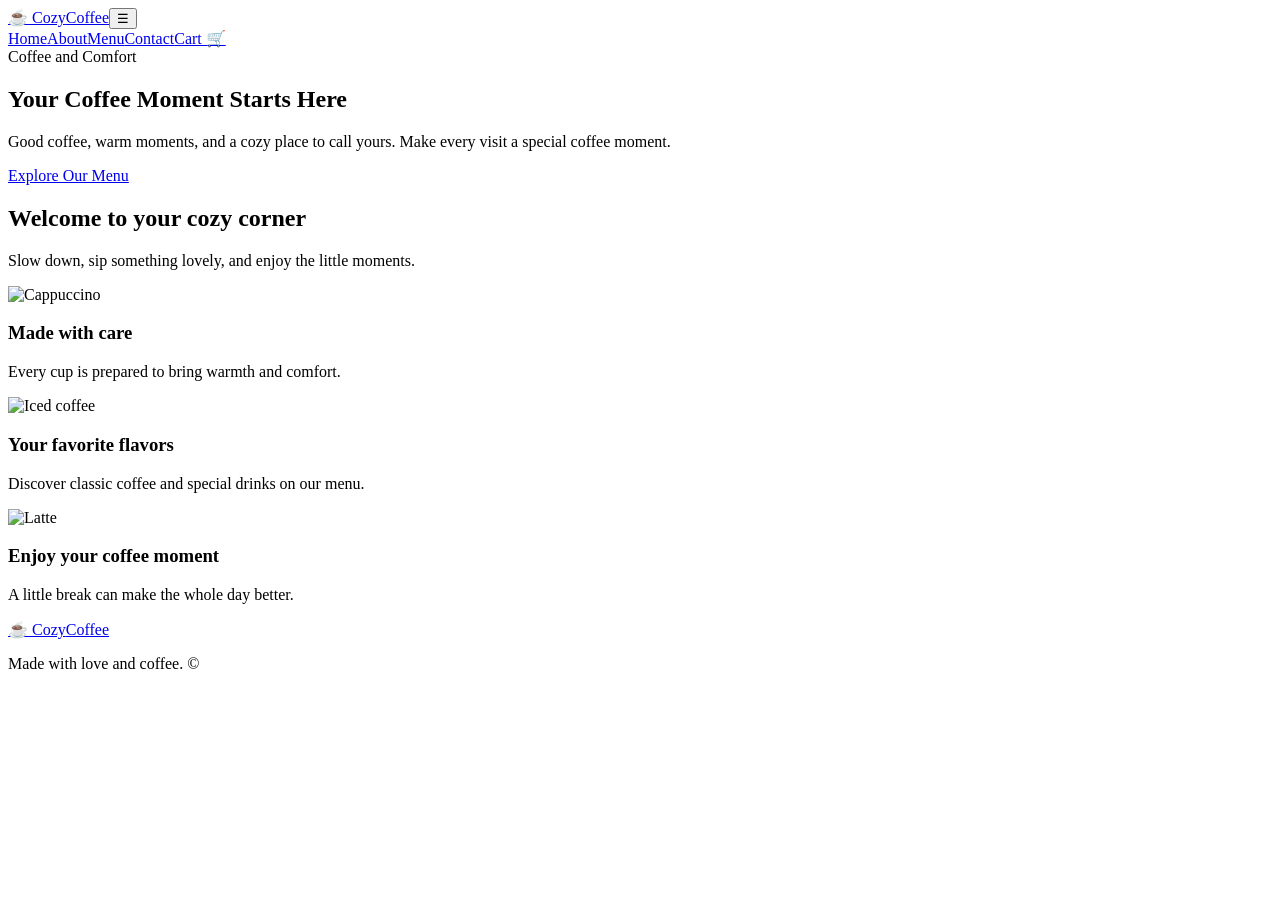
==== index.html @ 9dd34128 "Add files via upload" ====
<!doctype html><html lang="en"><head><meta charset="utf-8"><meta name="viewport" content="width=device-width,initial-scale=1"><title>Cozy Coffee | Home</title><link rel="stylesheet" href="style.css"><script src="script.js" defer></script></head><body><header class="header"><a class="logo" href="index.html">☕ Cozy<span>Coffee</span></a><button class="menu-toggle" aria-label="Menu">☰</button><nav><a class="active" href="index.html">Home</a><a href="about.html">About</a><a href="menu.html">Menu</a><a href="contact.html">Contact</a><a href="cart.html">Cart 🛒</a></nav></header><section class="hero"><div class="hero-inner"><div class="eyebrow">Coffee and Comfort</div><h1>Your Coffee Moment Starts Here</h1><p>Good coffee, warm moments, and a cozy place to call yours. Make every visit a special coffee moment.</p><a class="btn" href="menu.html">Explore Our Menu</a></div></section><main><section class="section"><h2>Welcome to your cozy corner</h2><p>Slow down, sip something lovely, and enjoy the little moments.</p><div class="cards"><article class="card"><img src="images/cappuccino.jpg" alt="Cappuccino"><div class="card-body"><h3>Made with care</h3><p>Every cup is prepared to bring warmth and comfort.</p></div></article><article class="card"><img src="images/house-special.jpg" alt="Iced coffee"><div class="card-body"><h3>Your favorite flavors</h3><p>Discover classic coffee and special drinks on our menu.</p></div></article><article class="card"><img src="images/daily-latte.jpg" alt="Latte"><div class="card-body"><h3>Enjoy your coffee moment</h3><p>A little break can make the whole day better.</p></div></article></div></section></main><footer class="footer"><a class="logo" href="index.html">☕ Cozy<span>Coffee</span></a><p>Made with love and coffee. © <span class="year"></span></p></footer></body></html>
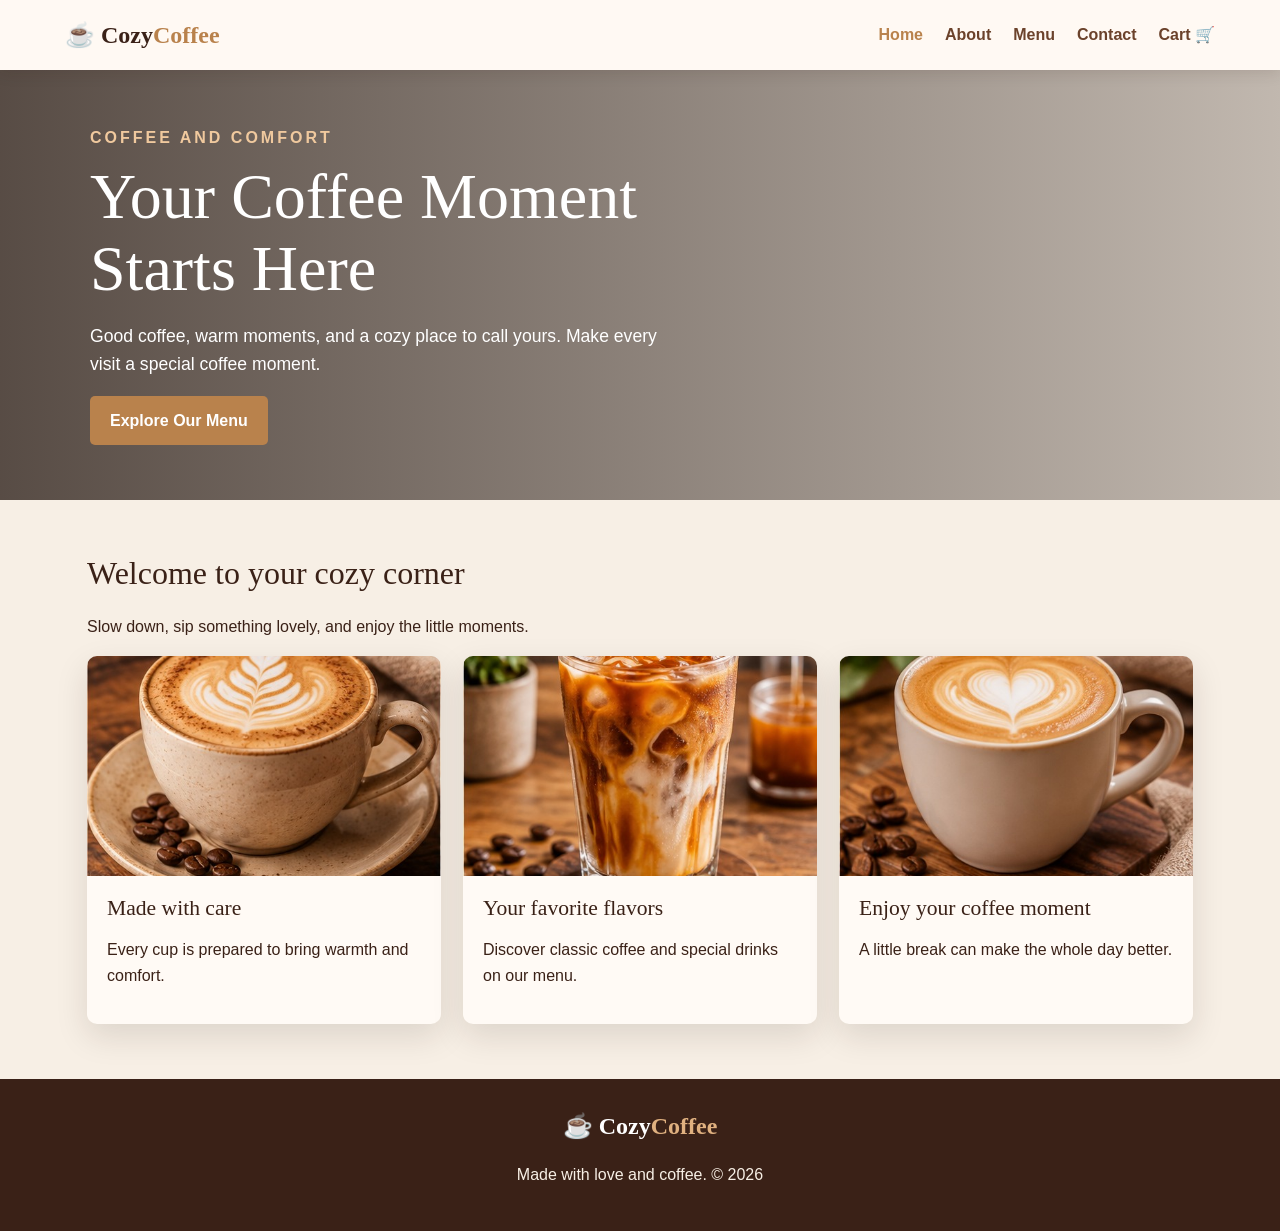
==== commit 97f2113b: "Fix image paths in index.html Updated image source paths for coffee images in the cards section." ====
--- a/index.html
+++ b/index.html
@@ -1 +1 @@
-<!doctype html><html lang="en"><head><meta charset="utf-8"><meta name="viewport" content="width=device-width,initial-scale=1"><title>Cozy Coffee | Home</title><link rel="stylesheet" href="style.css"><script src="script.js" defer></script></head><body><header class="header"><a class="logo" href="index.html">☕ Cozy<span>Coffee</span></a><button class="menu-toggle" aria-label="Menu">☰</button><nav><a class="active" href="index.html">Home</a><a href="about.html">About</a><a href="menu.html">Menu</a><a href="contact.html">Contact</a><a href="cart.html">Cart 🛒</a></nav></header><section class="hero"><div class="hero-inner"><div class="eyebrow">Coffee and Comfort</div><h1>Your Coffee Moment Starts Here</h1><p>Good coffee, warm moments, and a cozy place to call yours. Make every visit a special coffee moment.</p><a class="btn" href="menu.html">Explore Our Menu</a></div></section><main><section class="section"><h2>Welcome to your cozy corner</h2><p>Slow down, sip something lovely, and enjoy the little moments.</p><div class="cards"><article class="card"><img src="images/cappuccino.jpg" alt="Cappuccino"><div class="card-body"><h3>Made with care</h3><p>Every cup is prepared to bring warmth and comfort.</p></div></article><article class="card"><img src="images/house-special.jpg" alt="Iced coffee"><div class="card-body"><h3>Your favorite flavors</h3><p>Discover classic coffee and special drinks on our menu.</p></div></article><article class="card"><img src="images/daily-latte.jpg" alt="Latte"><div class="card-body"><h3>Enjoy your coffee moment</h3><p>A little break can make the whole day better.</p></div></article></div></section></main><footer class="footer"><a class="logo" href="index.html">☕ Cozy<span>Coffee</span></a><p>Made with love and coffee. © <span class="year"></span></p></footer></body></html>
+<!doctype html><html lang="en"><head><meta charset="utf-8"><meta name="viewport" content="width=device-width,initial-scale=1"><title>Cozy Coffee | Home</title><link rel="stylesheet" href="style.css"><script src="script.js" defer></script></head><body><header class="header"><a class="logo" href="index.html">☕ Cozy<span>Coffee</span></a><button class="menu-toggle" aria-label="Menu">☰</button><nav><a class="active" href="index.html">Home</a><a href="about.html">About</a><a href="menu.html">Menu</a><a href="contact.html">Contact</a><a href="cart.html">Cart 🛒</a></nav></header><section class="hero"><div class="hero-inner"><div class="eyebrow">Coffee and Comfort</div><h1>Your Coffee Moment Starts Here</h1><p>Good coffee, warm moments, and a cozy place to call yours. Make every visit a special coffee moment.</p><a class="btn" href="menu.html">Explore Our Menu</a></div></section><main><section class="section"><h2>Welcome to your cozy corner</h2><p>Slow down, sip something lovely, and enjoy the little moments.</p><div class="cards"><article class="card"><img src="cappuccino.jpg" alt="Cappuccino"><div class="card-body"><h3>Made with care</h3><p>Every cup is prepared to bring warmth and comfort.</p></div></article><article class="card"><img src="house-special.jpg" alt="Iced coffee"><div class="card-body"><h3>Your favorite flavors</h3><p>Discover classic coffee and special drinks on our menu.</p></div></article><article class="card"><img src="daily-latte.jpg" alt="Latte"><div class="card-body"><h3>Enjoy your coffee moment</h3><p>A little break can make the whole day better.</p></div></article></div></section></main><footer class="footer"><a class="logo" href="index.html">☕ Cozy<span>Coffee</span></a><p>Made with love and coffee. © <span class="year"></span></p></footer></body></html>
--- a/style.css
+++ b/style.css
@@ -0,0 +1 @@
+:root{--espresso:#3a2117;--brown:#6b422b;--caramel:#b9824c;--cream:#f7efe5;--latte:#e5d2bc;--white:#fffaf5;--shadow:0 12px 32px #28150f20}*{box-sizing:border-box}body{margin:0;background:var(--cream);color:var(--espresso);font-family:Arial,sans-serif;line-height:1.6}a{color:inherit;text-decoration:none}.header{background:#fffaf5ed;display:flex;align-items:center;justify-content:space-between;padding:16px max(5%,calc((100% - 1150px)/2));position:sticky;top:0;z-index:10;box-shadow:0 3px 14px #321b1020}.logo{font-family:Georgia,serif;font-weight:bold;font-size:1.5rem;color:var(--espresso)}.logo span{color:var(--caramel)}nav{display:flex;gap:22px;align-items:center}nav a{font-weight:700;color:var(--brown)}nav a:hover,nav a.active{color:var(--caramel)}.menu-toggle{display:none;background:none;border:0;font-size:1.5rem}.hero{min-height:340px;background:linear-gradient(90deg,#20130dbd,#20130d40),url('images/home-background.png') center 55%/cover;display:flex;align-items:center;padding:55px max(7%,calc((100% - 1100px)/2));color:#fff}.hero-inner{max-width:700px}.eyebrow{text-transform:uppercase;letter-spacing:3px;color:#f0c99e;font-weight:bold}.hero h1{font:clamp(2.4rem,5vw,4rem)/1.12 Georgia,serif;margin:10px 0}.hero p{font-size:1.1rem;max-width:600px}.btn{display:inline-block;background:var(--caramel);color:white;border:0;border-radius:5px;padding:12px 20px;font-weight:bold;cursor:pointer}.btn:hover{background:var(--brown)}.section{max-width:1150px;margin:auto;padding:55px 22px}.section h2{font:2rem Georgia,serif;margin:0 0 22px}.cards{display:grid;grid-template-columns:repeat(auto-fit,minmax(245px,1fr));gap:22px}.card{background:var(--white);border-radius:10px;overflow:hidden;box-shadow:var(--shadow)}.card img{width:100%;height:220px;object-fit:cover;display:block}.card-body{padding:20px}.card h3{font:1.35rem Georgia,serif;margin:0 0 7px}.price{font-weight:bold;font-size:1.15rem;color:var(--brown);display:block;margin:12px 0}.card .btn{width:100%}.split{display:grid;grid-template-columns:1fr 1fr;gap:30px;align-items:center}.split img{width:100%;border-radius:12px;box-shadow:var(--shadow)}.panel{background:var(--white);border-radius:12px;padding:26px;box-shadow:var(--shadow)}.contact-form{display:grid;gap:12px}.contact-form input,.contact-form textarea{width:100%;padding:12px;border:1px solid var(--latte);border-radius:5px;font:inherit}.cart-layout{display:grid;grid-template-columns:1.6fr 1fr;gap:25px}.cart-row{display:grid;grid-template-columns:95px 1fr auto;gap:14px;align-items:center;background:var(--white);padding:15px;border-radius:9px;margin-bottom:12px}.cart-row img{width:95px;height:85px;object-fit:cover;border-radius:6px}.qty{display:flex;gap:8px;align-items:center;margin-top:6px}.qty button,.remove{border:1px solid var(--latte);background:white;border-radius:4px;padding:5px 9px;cursor:pointer}.summary{background:var(--white);padding:24px;border-radius:10px;box-shadow:var(--shadow);height:max-content}.summary-line{display:flex;justify-content:space-between;padding:9px 0;border-bottom:1px solid var(--latte)}.empty{text-align:center;background:var(--white);padding:30px;border-radius:10px}.footer{text-align:center;background:var(--espresso);color:var(--cream);padding:28px}.footer .logo{color:white}.footer .logo span{color:#e0b180}.notice{margin-top:12px;color:var(--brown)}@media(max-width:760px){nav{display:none;position:absolute;top:65px;left:0;right:0;background:var(--white);padding:18px;flex-direction:column;box-shadow:var(--shadow)}nav.open{display:flex}.menu-toggle{display:block}.split,.cart-layout{grid-template-columns:1fr}.hero{min-height:300px;padding:40px 24px}.cart-row{grid-template-columns:75px 1fr}.cart-row img{width:75px;height:75px}.cart-row .row-total{grid-column:2}}
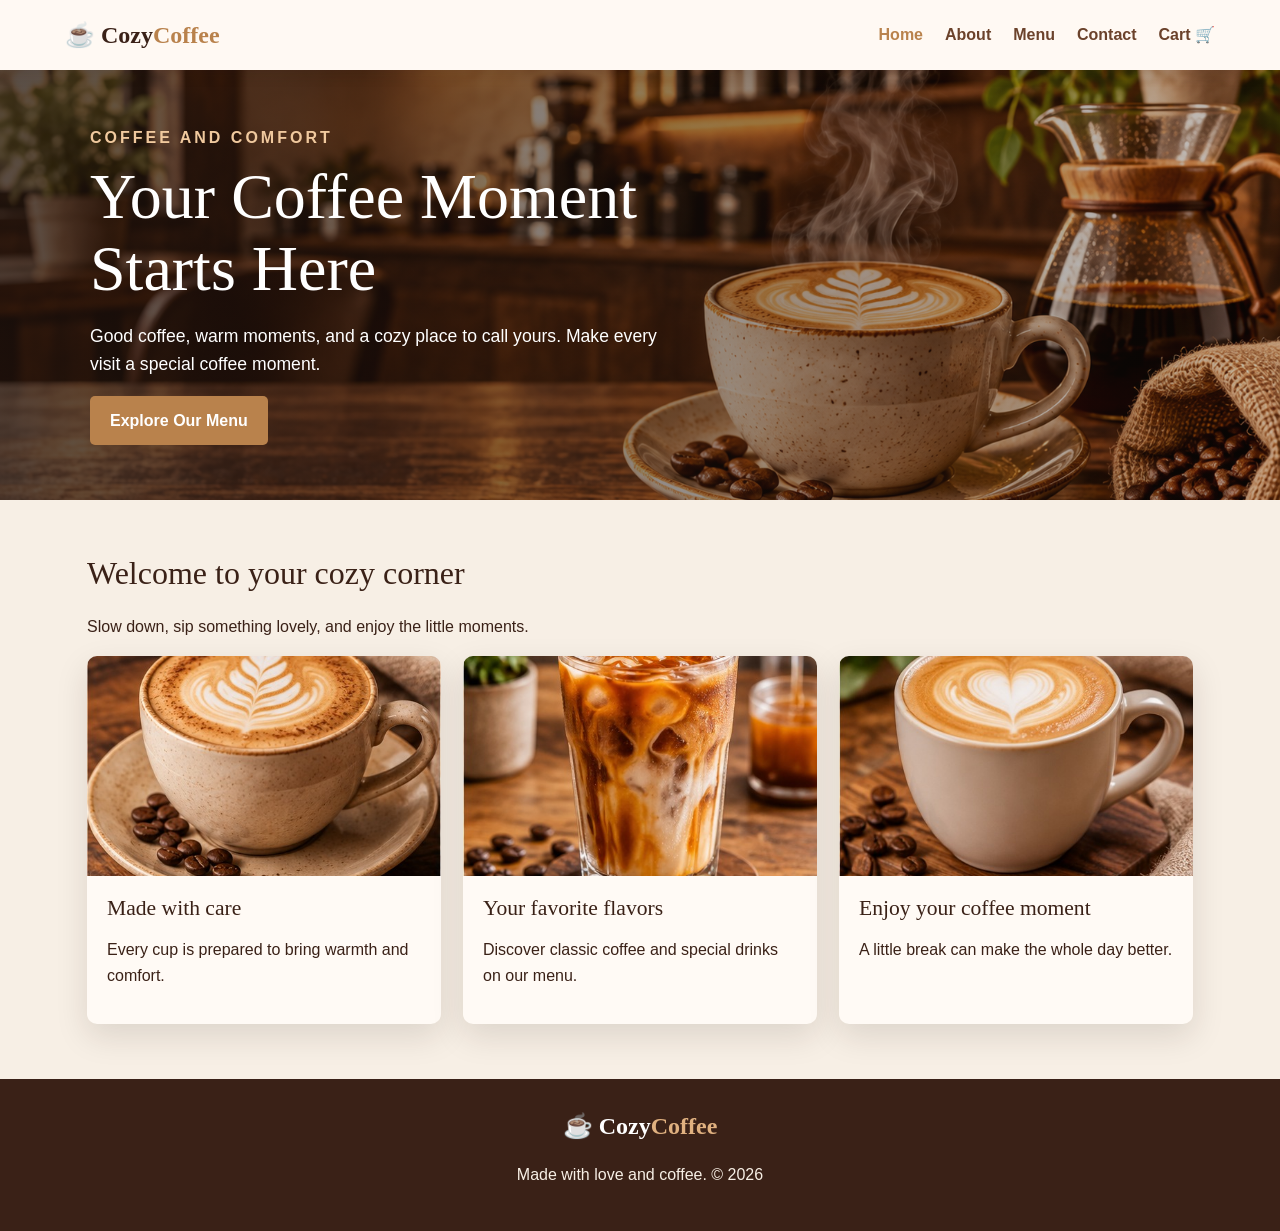
==== commit eb800f3f: "Format index.html for better readability" ====
--- a/index.html
+++ b/index.html
@@ -1 +1,144 @@
-<!doctype html><html lang="en"><head><meta charset="utf-8"><meta name="viewport" content="width=device-width,initial-scale=1"><title>Cozy Coffee | Home</title><link rel="stylesheet" href="style.css"><script src="script.js" defer></script></head><body><header class="header"><a class="logo" href="index.html">☕ Cozy<span>Coffee</span></a><button class="menu-toggle" aria-label="Menu">☰</button><nav><a class="active" href="index.html">Home</a><a href="about.html">About</a><a href="menu.html">Menu</a><a href="contact.html">Contact</a><a href="cart.html">Cart 🛒</a></nav></header><section class="hero"><div class="hero-inner"><div class="eyebrow">Coffee and Comfort</div><h1>Your Coffee Moment Starts Here</h1><p>Good coffee, warm moments, and a cozy place to call yours. Make every visit a special coffee moment.</p><a class="btn" href="menu.html">Explore Our Menu</a></div></section><main><section class="section"><h2>Welcome to your cozy corner</h2><p>Slow down, sip something lovely, and enjoy the little moments.</p><div class="cards"><article class="card"><img src="cappuccino.jpg" alt="Cappuccino"><div class="card-body"><h3>Made with care</h3><p>Every cup is prepared to bring warmth and comfort.</p></div></article><article class="card"><img src="house-special.jpg" alt="Iced coffee"><div class="card-body"><h3>Your favorite flavors</h3><p>Discover classic coffee and special drinks on our menu.</p></div></article><article class="card"><img src="daily-latte.jpg" alt="Latte"><div class="card-body"><h3>Enjoy your coffee moment</h3><p>A little break can make the whole day better.</p></div></article></div></section></main><footer class="footer"><a class="logo" href="index.html">☕ Cozy<span>Coffee</span></a><p>Made with love and coffee. © <span class="year"></span></p></footer></body></html>
+<!doctype html>
+<html lang="en">
+
+<head>
+    <meta charset="utf-8">
+    <meta name="viewport" content="width=device-width, initial-scale=1">
+
+    <title>Cozy Coffee | Home</title>
+
+    <link rel="stylesheet" href="style.css">
+    <script src="script.js" defer></script>
+</head>
+
+<body>
+
+    <header class="header">
+
+        <a class="logo" href="index.html">
+            ☕️ Cozy<span>Coffee</span>
+        </a>
+
+        <button class="menu-toggle" aria-label="Menu">
+            ☰
+        </button>
+
+        <nav>
+            <a class="active" href="index.html">Home</a>
+            <a href="about.html">About</a>
+            <a href="menu.html">Menu</a>
+            <a href="contact.html">Contact</a>
+            <a href="cart.html">Cart 🛒</a>
+        </nav>
+
+    </header>
+
+
+    <section class="hero">
+
+        <div class="hero-inner">
+
+            <div class="eyebrow">
+                Coffee and Comfort
+            </div>
+
+            <h1>Your Coffee Moment Starts Here</h1>
+
+            <p>
+                Good coffee, warm moments, and a cozy place to call yours.
+                Make every visit a special coffee moment.
+            </p>
+
+            <a class="btn" href="menu.html">
+                Explore Our Menu
+            </a>
+
+        </div>
+
+    </section>
+
+
+    <main>
+
+        <section class="section">
+
+            <h2>Welcome to your cozy corner</h2>
+
+            <p>
+                Slow down, sip something lovely, and enjoy the little moments.
+            </p>
+
+            <div class="cards">
+
+                <article class="card">
+
+                    <img src="cappuccino.jpg" alt="Cappuccino">
+
+                    <div class="card-body">
+
+                        <h3>Made with care</h3>
+
+                        <p>
+                            Every cup is prepared to bring warmth and comfort.
+                        </p>
+
+                    </div>
+
+                </article>
+
+
+                <article class="card">
+
+                    <img src="house-special.jpg" alt="Iced coffee">
+
+                    <div class="card-body">
+
+                        <h3>Your favorite flavors</h3>
+
+                        <p>
+                            Discover classic coffee and special drinks on our menu.
+                        </p>
+
+                    </div>
+
+                </article>
+
+
+                <article class="card">
+
+                    <img src="daily-latte.jpg" alt="Latte">
+
+                    <div class="card-body">
+
+                        <h3>Enjoy your coffee moment</h3>
+
+                        <p>
+                            A little break can make the whole day better.
+                        </p>
+
+                    </div>
+
+                </article>
+
+            </div>
+
+        </section>
+
+    </main>
+
+
+    <footer class="footer">
+
+        <a class="logo" href="index.html">
+            ☕️ Cozy<span>Coffee</span>
+        </a>
+
+        <p>
+            Made with love and coffee. ©
+            <span class="year"></span>
+        </p>
+
+    </footer>
+
+</body>
+</html>
--- a/style.css
+++ b/style.css
@@ -1 +1,17 @@
-:root{--espresso:#3a2117;--brown:#6b422b;--caramel:#b9824c;--cream:#f7efe5;--latte:#e5d2bc;--white:#fffaf5;--shadow:0 12px 32px #28150f20}*{box-sizing:border-box}body{margin:0;background:var(--cream);color:var(--espresso);font-family:Arial,sans-serif;line-height:1.6}a{color:inherit;text-decoration:none}.header{background:#fffaf5ed;display:flex;align-items:center;justify-content:space-between;padding:16px max(5%,calc((100% - 1150px)/2));position:sticky;top:0;z-index:10;box-shadow:0 3px 14px #321b1020}.logo{font-family:Georgia,serif;font-weight:bold;font-size:1.5rem;color:var(--espresso)}.logo span{color:var(--caramel)}nav{display:flex;gap:22px;align-items:center}nav a{font-weight:700;color:var(--brown)}nav a:hover,nav a.active{color:var(--caramel)}.menu-toggle{display:none;background:none;border:0;font-size:1.5rem}.hero{min-height:340px;background:linear-gradient(90deg,#20130dbd,#20130d40),url('images/home-background.png') center 55%/cover;display:flex;align-items:center;padding:55px max(7%,calc((100% - 1100px)/2));color:#fff}.hero-inner{max-width:700px}.eyebrow{text-transform:uppercase;letter-spacing:3px;color:#f0c99e;font-weight:bold}.hero h1{font:clamp(2.4rem,5vw,4rem)/1.12 Georgia,serif;margin:10px 0}.hero p{font-size:1.1rem;max-width:600px}.btn{display:inline-block;background:var(--caramel);color:white;border:0;border-radius:5px;padding:12px 20px;font-weight:bold;cursor:pointer}.btn:hover{background:var(--brown)}.section{max-width:1150px;margin:auto;padding:55px 22px}.section h2{font:2rem Georgia,serif;margin:0 0 22px}.cards{display:grid;grid-template-columns:repeat(auto-fit,minmax(245px,1fr));gap:22px}.card{background:var(--white);border-radius:10px;overflow:hidden;box-shadow:var(--shadow)}.card img{width:100%;height:220px;object-fit:cover;display:block}.card-body{padding:20px}.card h3{font:1.35rem Georgia,serif;margin:0 0 7px}.price{font-weight:bold;font-size:1.15rem;color:var(--brown);display:block;margin:12px 0}.card .btn{width:100%}.split{display:grid;grid-template-columns:1fr 1fr;gap:30px;align-items:center}.split img{width:100%;border-radius:12px;box-shadow:var(--shadow)}.panel{background:var(--white);border-radius:12px;padding:26px;box-shadow:var(--shadow)}.contact-form{display:grid;gap:12px}.contact-form input,.contact-form textarea{width:100%;padding:12px;border:1px solid var(--latte);border-radius:5px;font:inherit}.cart-layout{display:grid;grid-template-columns:1.6fr 1fr;gap:25px}.cart-row{display:grid;grid-template-columns:95px 1fr auto;gap:14px;align-items:center;background:var(--white);padding:15px;border-radius:9px;margin-bottom:12px}.cart-row img{width:95px;height:85px;object-fit:cover;border-radius:6px}.qty{display:flex;gap:8px;align-items:center;margin-top:6px}.qty button,.remove{border:1px solid var(--latte);background:white;border-radius:4px;padding:5px 9px;cursor:pointer}.summary{background:var(--white);padding:24px;border-radius:10px;box-shadow:var(--shadow);height:max-content}.summary-line{display:flex;justify-content:space-between;padding:9px 0;border-bottom:1px solid var(--latte)}.empty{text-align:center;background:var(--white);padding:30px;border-radius:10px}.footer{text-align:center;background:var(--espresso);color:var(--cream);padding:28px}.footer .logo{color:white}.footer .logo span{color:#e0b180}.notice{margin-top:12px;color:var(--brown)}@media(max-width:760px){nav{display:none;position:absolute;top:65px;left:0;right:0;background:var(--white);padding:18px;flex-direction:column;box-shadow:var(--shadow)}nav.open{display:flex}.menu-toggle{display:block}.split,.cart-layout{grid-template-columns:1fr}.hero{min-height:300px;padding:40px 24px}.cart-row{grid-template-columns:75px 1fr}.cart-row img{width:75px;height:75px}.cart-row .row-total{grid-column:2}}
+:root{--espresso:#3a2117;--brown:#6b422b;--caramel:#b9824c;--cream:#f7efe5;--latte:#e5d2bc;--white:#fffaf5;--shadow:0 12px 32px #28150f20}*{box-sizing:border-box}body{margin:0;background:var(--cream);color:var(--espresso);font-family:Arial,sans-serif;line-height:1.6}a{color:inherit;text-decoration:none}.header{background:#fffaf5ed;display:flex;align-items:center;justify-content:space-between;padding:16px max(5%,calc((100% - 1150px)/2));position:sticky;top:0;z-index:10;box-shadow:0 3px 14px #321b1020}.logo{font-family:Georgia,serif;font-weight:bold;font-size:1.5rem;color:var(--espresso)}.logo span{color:var(--caramel)}nav{display:flex;gap:22px;align-items:center}nav a{font-weight:700;color:var(--brown)}nav a:hover,nav a.active{color:var(--caramel)}.menu-toggle{display:none;background:none;border:0;font-size:1.5rem}.hero{min-height:340px;background:linear-gradient(90deg,#20130dbd,#20130d40),url('home-background.png') center 55%/cover;display:flex;align-items:center;padding:55px max(7%,calc((100% - 1100px)/2));color:#fff}.hero-inner{max-width:700px}.eyebrow{text-transform:uppercase;letter-spacing:3px;color:#f0c99e;font-weight:bold}.hero h1{font:clamp(2.4rem,5vw,4rem)/1.12 Georgia,serif;margin:10px 0}.hero p{font-size:1.1rem;max-width:600px}.btn{display:inline-block;background:var(--caramel);color:white;border:0;border-radius:5px;padding:12px 20px;font-weight:bold;cursor:pointer}.btn:hover{background:var(--brown)}.section{max-width:1150px;margin:auto;padding:55px 22px}.section h2{font:2rem Georgia,serif;margin:0 0 22px}.cards{display:grid;grid-template-columns:repeat(auto-fit,minmax(245px,1fr));gap:22px}.card{background:var(--white);border-radius:10px;overflow:hidden;box-shadow:var(--shadow)}.card img{width:100%;height:220px;object-fit:cover;display:block}.card-body{padding:20px}.card h3{font:1.35rem Georgia,serif;margin:0 0 7px}.price{font-weight:bold;font-size:1.15rem;color:var(--brown);display:block;margin:12px 0}.card .btn{width:100%}.split{display:grid;grid-template-columns:1fr 1fr;gap:30px;align-items:center}.split img{width:100%;border-radius:12px;box-shadow:var(--shadow)}.panel{background:var(--white);border-radius:12px;padding:26px;box-shadow:var(--shadow)}.contact-form{display:grid;gap:12px}.contact-form input,.contact-form textarea{width:100%;padding:12px;border:1px solid var(--latte);border-radius:5px;font:inherit}.cart-layout{display:grid;grid-template-columns:1.6fr 1fr;gap:25px}.cart-row{display:grid;grid-template-columns:95px 1fr auto;gap:14px;align-items:center;background:var(--white);padding:15px;border-radius:9px;margin-bottom:12px}.cart-row img{width:95px;height:85px;object-fit:cover;border-radius:6px}.qty{display:flex;gap:8px;align-items:center;margin-top:6px}.qty button,.remove{border:1px solid var(--latte);background:white;border-radius:4px;padding:5px 9px;cursor:pointer}.summary{background:var(--white);padding:24px;border-radius:10px;box-shadow:var(--shadow);height:max-content}.summary-line{display:flex;justify-content:space-between;padding:9px 0;border-bottom:1px solid var(--latte)}.empty{text-align:center;background:var(--white);padding:30px;border-radius:10px}.footer{text-align:center;background:var(--espresso);color:var(--cream);padding:28px}.footer .logo{color:white}.footer .logo span{color:#e0b180}.notice{margin-top:12px;color:var(--brown)}@media(max-width:760px){nav{display:none;position:absolute;top:65px;left:0;right:0;background:var(--white);padding:18px;flex-direction:column;box-shadow:var(--shadow)}nav.open{display:flex}.menu-toggle{display:block}.split,.cart-layout{grid-template-columns:1fr}.hero{min-height:300px;padding:40px 24px}.cart-row{grid-template-columns:75px 1fr}.cart-row img{width:75px;height:75px}.cart-row .row-total{grid-column:2}}
+.card img {
+    display: block;
+    width: 100%;
+    height: 220px;
+    object-fit: cover;
+    opacity: 1;
+    visibility: visible;
+}
+
+.card {
+    overflow: hidden;
+}
+
+.card img:not([src]) {
+    display: none;
+}
